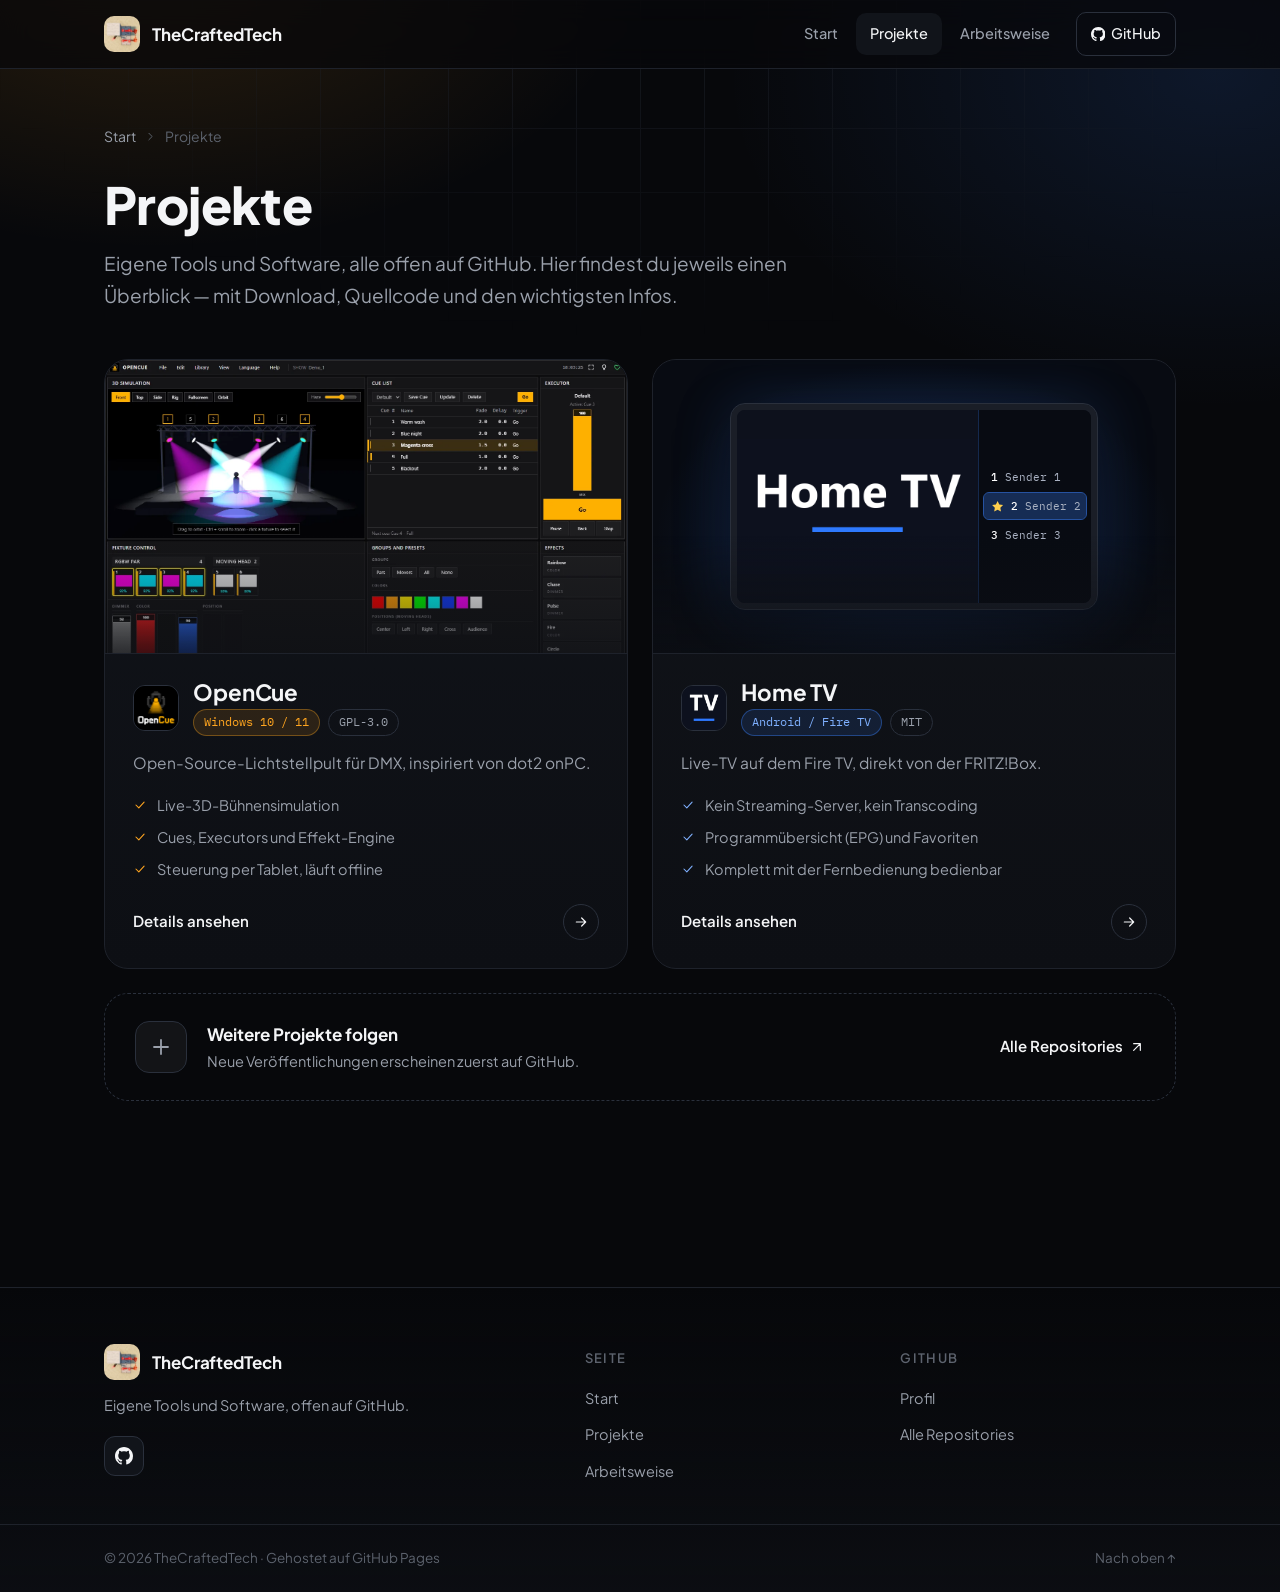
==== projekte/index.html @ 6315137a "New Logo an Strukture" ====
<!doctype html>
<html lang="de">
<head>
<meta charset="utf-8">
<meta name="viewport" content="width=device-width, initial-scale=1">
<title>Projekte — TheCraftedTech</title>
<meta name="description" content="Alle Open-Source-Projekte von TheCraftedTech im Überblick: OpenCue, Home TV und mehr.">
<meta name="theme-color" content="#07080b">
<meta property="og:title" content="Projekte — TheCraftedTech">
<meta property="og:description" content="Alle Open-Source-Projekte von TheCraftedTech im Überblick.">
<meta property="og:type" content="website">
<meta property="og:image" content="https://thecraftedtech.github.io/assets/img/logo-512.png">
<meta name="twitter:card" content="summary">
<link rel="icon" type="image/png" href="../assets/img/logo-192.png">
<link rel="apple-touch-icon" href="../assets/img/logo-192.png">
<link rel="stylesheet" href="../assets/css/site.css">
<script>document.documentElement.classList.add('js')</script>
</head>
<body>

<div class="bg-glow"></div>
<div class="bg-grid"></div>

<header class="nav" id="nav">
  <div class="wrap nav-inner">
    <a class="brand" href="../index.html" aria-label="TheCraftedTech — Startseite">
      <img src="../assets/img/logo-96.webp" alt="" width="36" height="36">
      TheCraftedTech
    </a>
    <button class="burger" id="burger" aria-label="Menü öffnen" aria-expanded="false" aria-controls="navlinks">
      <svg class="icon"><use href="#i-menu"/></svg>
    </button>
    <nav class="nav-links" id="navlinks" aria-label="Hauptnavigation">
      <a href="../index.html">Start</a>
      <a href="index.html" aria-current="page">Projekte</a>
      <a href="../index.html#arbeitsweise">Arbeitsweise</a>
      <a class="btn-nav" href="https://github.com/TheCraftedTech" target="_blank" rel="noopener">
        <svg class="icon fill" viewBox="0 0 16 16"><use href="#i-github"/></svg> GitHub
      </a>
    </nav>
  </div>
</header>

<main id="top">
  <div class="wrap">
    <section class="page-hero">
      <nav class="crumbs" aria-label="Brotkrümel">
        <a href="../index.html">Start</a><svg class="icon"><use href="#i-chev"/></svg><span>Projekte</span>
      </nav>
      <h1>Projekte</h1>
      <p class="lede">Eigene Tools und Software, alle offen auf GitHub. Hier findest du jeweils einen Überblick — mit Download, Quellcode und den wichtigsten Infos.</p>
    </section>

    <section class="block" style="padding-top:0">
      <div class="p-grid">

        <a class="p-card oc reveal" href="opencue.html">
          <div class="p-media"><img src="../assets/img/opencue-demo.webp" alt="OpenCue mit 3D-Bühnensimulation und Cue-Liste" width="1436" height="919" loading="lazy"></div>
          <div class="p-body">
            <div class="p-head">
              <img class="p-logo" src="../assets/img/opencue-icon.png" alt="" width="46" height="46">
              <div>
                <h3>OpenCue</h3>
                <div class="badges"><span class="badge accent-o">Windows 10 / 11</span><span class="badge">GPL-3.0</span></div>
              </div>
            </div>
            <p class="p-tagline">Open-Source-Lichtstellpult für DMX, inspiriert von dot2 onPC.</p>
            <ul class="p-points">
              <li><svg class="icon"><use href="#i-check"/></svg>Live-3D-Bühnensimulation</li>
              <li><svg class="icon"><use href="#i-check"/></svg>Cues, Executors und Effekt-Engine</li>
              <li><svg class="icon"><use href="#i-check"/></svg>Steuerung per Tablet, läuft offline</li>
            </ul>
            <div class="p-more"><span>Details ansehen</span><span class="arrow"><svg class="icon"><use href="#i-right"/></svg></span></div>
          </div>
        </a>

        <a class="p-card tv reveal" href="hometv.html">
          <div class="p-media tvbg">
            <div class="tv-set" aria-hidden="true">
              <div class="tv-screen">
                <img src="../assets/img/hometv-banner.png" alt="" width="1280" height="720" loading="lazy">
                <div class="tv-ui">
                  <div class="tv-row"><b>1</b> Sender 1</div>
                  <div class="tv-row on"><svg class="icon fill"><use href="#i-star"/></svg><b>2</b> Sender 2</div>
                  <div class="tv-row"><b>3</b> Sender 3</div>
                </div>
              </div>
            </div>
          </div>
          <div class="p-body">
            <div class="p-head">
              <img class="p-logo" src="../assets/img/hometv-icon.png" alt="" width="46" height="46">
              <div>
                <h3>Home TV</h3>
                <div class="badges"><span class="badge accent-b">Android / Fire TV</span><span class="badge">MIT</span></div>
              </div>
            </div>
            <p class="p-tagline">Live-TV auf dem Fire TV, direkt von der FRITZ!Box.</p>
            <ul class="p-points">
              <li><svg class="icon"><use href="#i-check"/></svg>Kein Streaming-Server, kein Transcoding</li>
              <li><svg class="icon"><use href="#i-check"/></svg>Programmübersicht (EPG) und Favoriten</li>
              <li><svg class="icon"><use href="#i-check"/></svg>Komplett mit der Fernbedienung bedienbar</li>
            </ul>
            <div class="p-more"><span>Details ansehen</span><span class="arrow"><svg class="icon"><use href="#i-right"/></svg></span></div>
          </div>
        </a>

        <div class="p-soon reveal">
          <div class="s-icon"><svg class="icon"><use href="#i-plus"/></svg></div>
          <div class="s-text"><b>Weitere Projekte folgen</b><span>Neue Veröffentlichungen erscheinen zuerst auf GitHub.</span></div>
          <a class="text-link" href="https://github.com/TheCraftedTech?tab=repositories" target="_blank" rel="noopener">Alle Repositories <svg class="icon"><use href="#i-arrow"/></svg></a>
        </div>

      </div>
    </section>
  </div>
</main>

<footer>
  <div class="wrap foot-grid">
    <div class="foot-brand">
      <a class="brand" href="../index.html"><img src="../assets/img/logo-96.webp" alt="" width="36" height="36"> TheCraftedTech</a>
      <p>Eigene Tools und Software, offen auf GitHub.</p>
      <div class="social">
        <a href="https://github.com/TheCraftedTech" target="_blank" rel="noopener" aria-label="GitHub-Profil"><svg class="icon fill" viewBox="0 0 16 16"><use href="#i-github"/></svg></a>
      </div>
    </div>
    <div>
      <h4>Seite</h4>
      <ul>
        <li><a href="../index.html">Start</a></li>
        <li><a href="index.html">Projekte</a></li>
        <li><a href="../index.html#arbeitsweise">Arbeitsweise</a></li>
      </ul>
    </div>
    <div>
      <h4>GitHub</h4>
      <ul>
        <li><a href="https://github.com/TheCraftedTech" target="_blank" rel="noopener">Profil</a></li>
        <li><a href="https://github.com/TheCraftedTech?tab=repositories" target="_blank" rel="noopener">Alle Repositories</a></li>
      </ul>
    </div>
  </div>
  <div class="foot-bottom">
    <div class="wrap">
      <span>© 2026 TheCraftedTech · Gehostet auf GitHub Pages</span>
      <a href="#top">Nach oben ↑</a>
    </div>
  </div>
</footer>

<script src="../assets/js/main.js"></script>
</body>
</html>
---- assets/css/site.css ----
/* ==========================================================
   TheCraftedTech — shared styles (landing + subpages)
   ========================================================== */

@font-face { font-family: 'Plus Jakarta Sans'; font-weight: 400 800; font-style: normal; font-display: swap; src: url(../fonts/jakarta.woff2) format('woff2'); }
@font-face { font-family: 'IBM Plex Mono'; font-weight: 400; font-style: normal; font-display: swap; src: url(../fonts/plex-mono-400.woff2) format('woff2'); }
@font-face { font-family: 'IBM Plex Mono'; font-weight: 500; font-style: normal; font-display: swap; src: url(../fonts/plex-mono-500.woff2) format('woff2'); }

:root {
  color-scheme: dark;
  --bg: #07080b;
  --bg-2: #0d0f14;
  --card: #11141a;
  --card-hi: #161a22;
  --fg: #f4f5f7;
  --fg-dim: #9aa0ab;
  --fg-faint: #5d636e;
  --line: #1e222b;
  --line-hi: #2a303c;
  --orange: #ffa51f;
  --orange-soft: rgba(255,165,31,.12);
  --blue: #3b82ff;
  --blue-soft: rgba(59,130,255,.13);
  --red: #ff3b2f;
  --red-soft: rgba(255,59,47,.12);
  --radius: 18px;
  --font: 'Plus Jakarta Sans', system-ui, -apple-system, 'Segoe UI', sans-serif;
  --font-mono: 'IBM Plex Mono', ui-monospace, monospace;
}

* { box-sizing: border-box; }
html { scroll-behavior: smooth; scroll-padding-top: 84px; }
body {
  margin: 0;
  background: var(--bg);
  color: var(--fg);
  font-family: var(--font);
  font-size: 16px;
  line-height: 1.65;
  -webkit-font-smoothing: antialiased;
  overflow-x: hidden;
}
img { max-width: 100%; display: block; }
a { color: inherit; }
.wrap { max-width: 1120px; margin: 0 auto; padding: 0 24px; }
.icon { width: 1em; height: 1em; stroke: currentColor; fill: none; stroke-width: 1.8; stroke-linecap: round; stroke-linejoin: round; flex: none; }
.icon.fill { fill: currentColor; stroke: none; }

/* ---------- background glow + grid ---------- */
.bg-glow {
  position: fixed; inset: 0; z-index: -1; pointer-events: none;
  background:
    radial-gradient(700px 420px at 12% -5%, rgba(255,165,31,.14), transparent 70%),
    radial-gradient(700px 480px at 95% 8%, rgba(59,130,255,.13), transparent 70%),
    var(--bg);
}
.bg-grid {
  position: fixed; inset: 0; z-index: -1; pointer-events: none; opacity: .5;
  background-image: linear-gradient(var(--line) 1px, transparent 1px), linear-gradient(90deg, var(--line) 1px, transparent 1px);
  background-size: 64px 64px;
  mask-image: radial-gradient(ellipse 70% 50% at 50% 0%, #000 20%, transparent 75%);
  -webkit-mask-image: radial-gradient(ellipse 70% 50% at 50% 0%, #000 20%, transparent 75%);
}

/* ---------- nav ---------- */
.nav {
  position: sticky; top: 0; z-index: 50;
  backdrop-filter: blur(14px); -webkit-backdrop-filter: blur(14px);
  background: rgba(7,8,11,.72);
  border-bottom: 1px solid var(--line);
}
.nav-inner { display: flex; align-items: center; justify-content: space-between; height: 68px; gap: 16px; }
.brand { display: flex; align-items: center; gap: 12px; text-decoration: none; font-weight: 700; font-size: 17px; letter-spacing: -.005em; }
.brand img { width: 36px; height: 36px; border-radius: 10px; }

.nav-links { display: flex; align-items: center; gap: 4px; }
.nav-links > a {
  font-size: 14.5px; font-weight: 500; text-decoration: none; color: var(--fg-dim);
  padding: 9px 14px; border-radius: 10px;
  display: inline-flex; align-items: center; gap: 6px; transition: color .15s, background .15s;
}
.nav-links > a:hover { color: var(--fg); background: var(--card); }
.nav-links > a[aria-current="page"] { color: var(--fg); background: var(--card); }
.nav-links .btn-nav { color: var(--fg); border: 1px solid var(--line-hi); margin-left: 8px; }
.nav-links .btn-nav:hover { border-color: var(--fg-faint); }

.burger { display: none; width: 42px; height: 42px; border-radius: 11px; border: 1px solid var(--line-hi); background: var(--card); color: var(--fg); cursor: pointer; place-items: center; font-size: 20px; }
@media (max-width: 760px) {
  .burger { display: grid; }
  .nav-links {
    position: absolute; top: 100%; left: 0; right: 0; flex-direction: column; align-items: stretch; gap: 2px;
    padding: 12px 24px 20px; background: rgba(7,8,11,.97); border-bottom: 1px solid var(--line);
    display: none;
  }
  .nav.open .nav-links { display: flex; }
  .nav-links > a { padding: 12px 10px; font-size: 16px; }
  .nav-links .btn-nav { margin: 8px 0 0; justify-content: center; }
}

/* ---------- buttons ---------- */
.btn {
  display: inline-flex; align-items: center; gap: 9px;
  padding: 12px 20px; border-radius: 12px;
  font-weight: 600; font-size: 15px; text-decoration: none;
  border: 1px solid var(--line-hi); background: var(--card); color: var(--fg);
  transition: transform .15s, border-color .15s, background .15s, box-shadow .15s;
}
.btn:hover { transform: translateY(-2px); border-color: var(--fg-faint); background: var(--card-hi); }
.btn .icon { font-size: 17px; }
.btn-primary { background: var(--fg); color: #0a0b0e; border-color: var(--fg); }
.btn-primary:hover { background: #fff; border-color: #fff; box-shadow: 0 8px 30px rgba(255,255,255,.14); }
.btn-orange { background: var(--orange); color: #1a1100; border-color: var(--orange); }
.btn-orange:hover { background: #ffb64a; border-color: #ffb64a; box-shadow: 0 8px 30px rgba(255,165,31,.28); }
.btn-blue { background: var(--blue); color: #fff; border-color: var(--blue); }
.btn-blue:hover { background: #5a96ff; border-color: #5a96ff; box-shadow: 0 8px 30px rgba(59,130,255,.3); }
.actions { display: flex; flex-wrap: wrap; gap: 12px; }

.text-link { display: inline-flex; align-items: center; gap: 6px; font-weight: 600; font-size: 15px; text-decoration: none; color: var(--fg); transition: gap .15s, color .15s; }
.text-link:hover { gap: 10px; color: var(--orange); }
.text-link .icon { font-size: 16px; }

/* ---------- sections ---------- */
section.block { padding-block: 40px 90px; }
.section-head { margin-bottom: 44px; max-width: 640px; }
.section-head.row { max-width: none; display: flex; align-items: flex-end; justify-content: space-between; gap: 24px; flex-wrap: wrap; }
.section-head .kicker { font-size: 13px; font-weight: 600; letter-spacing: .12em; text-transform: uppercase; color: var(--orange); margin: 0 0 12px; }
h2.title { font-weight: 700; font-size: clamp(1.7rem, 3.4vw, 2.4rem); line-height: 1.2; letter-spacing: -.005em; margin: 0 0 12px; text-wrap: balance; }
.section-head p { margin: 0; color: var(--fg-dim); font-size: 17px; }

/* ---------- landing hero ---------- */
.hero { padding-block: 96px 104px; }
.hero-grid { display: grid; grid-template-columns: 1.25fr .75fr; gap: 56px; align-items: center; }
h1 {
  font-weight: 800;
  font-size: clamp(2.4rem, 5.4vw, 4.2rem); line-height: 1.1; letter-spacing: -.012em;
  margin: 0 0 24px; text-wrap: balance;
}
.grad {
  background: linear-gradient(100deg, var(--orange) 5%, #ff6a4d 50%, var(--blue) 105%);
  -webkit-background-clip: text; background-clip: text; color: transparent;
}
.lede { font-size: 19px; color: var(--fg-dim); max-width: 50ch; margin: 0 0 36px; }
.hero-cta { display: flex; flex-wrap: wrap; gap: 12px; }

.profile { position: relative; justify-self: center; width: min(100%, 340px); }
.profile::before {
  content: ""; position: absolute; inset: -30px; z-index: -1; border-radius: 50%;
  background: conic-gradient(from 160deg, rgba(255,165,31,.35), rgba(59,130,255,.35), rgba(255,165,31,.35));
  filter: blur(60px); opacity: .6;
}
.profile-card {
  background: linear-gradient(180deg, var(--card-hi), var(--card));
  border: 1px solid var(--line-hi); border-radius: 28px; padding: 14px; text-align: center;
  box-shadow: 0 30px 80px rgba(0,0,0,.5);
}
.logo-big { width: 100%; height: auto; aspect-ratio: 1; border-radius: 20px; }
.profile-meta { padding: 16px 6px 8px; }
.profile-meta h2 { margin: 0; font-size: 21px; letter-spacing: -.005em; }
.profile-meta p { margin: 2px 0 14px; color: var(--fg-dim); font-size: 13.5px; font-family: var(--font-mono); }
.chips { display: flex; flex-wrap: wrap; justify-content: center; gap: 7px; }
.chip { font-family: var(--font-mono); font-size: 11.5px; padding: 4px 10px; border-radius: 999px; border: 1px solid var(--line-hi); color: var(--fg-dim); background: var(--bg-2); }

@media (max-width: 880px) {
  .hero { padding-block: 56px 64px; }
  .hero-grid { grid-template-columns: 1fr; gap: 48px; }
  .profile { width: min(100%, 300px); }
}

/* ---------- badges ---------- */
.badges { display: flex; flex-wrap: wrap; gap: 8px; }
.badge { font-family: var(--font-mono); font-size: 11.5px; padding: 3px 10px; border-radius: 999px; border: 1px solid var(--line-hi); color: var(--fg-dim); }
.badge.accent-o { color: var(--orange); border-color: rgba(255,165,31,.35); background: var(--orange-soft); }
.badge.accent-b { color: #7fb0ff; border-color: rgba(59,130,255,.4); background: var(--blue-soft); }

/* ---------- project cards (landing + overview) ---------- */
.p-grid { display: grid; grid-template-columns: repeat(2, 1fr); gap: 24px; }
@media (max-width: 860px) { .p-grid { grid-template-columns: 1fr; } }

.p-card {
  position: relative; display: flex; flex-direction: column; overflow: hidden; text-decoration: none;
  background: linear-gradient(180deg, var(--card), var(--bg-2));
  border: 1px solid var(--line); border-radius: 24px;
  transition: border-color .2s, transform .2s, box-shadow .2s;
}
.p-card:hover { border-color: var(--line-hi); transform: translateY(-4px); box-shadow: 0 30px 70px rgba(0,0,0,.45); }
.p-media { position: relative; aspect-ratio: 16 / 9; overflow: hidden; border-bottom: 1px solid var(--line); background: #0b0c10; }
.p-media::after { content: ""; position: absolute; inset: 0; pointer-events: none; background: linear-gradient(180deg, transparent 60%, rgba(13,15,20,.6)); }
.p-media > img { width: 100%; height: 100%; object-fit: cover; object-position: left top; transition: transform .5s ease; }
.p-card:hover .p-media > img { transform: scale(1.03); }
.p-media.tvbg { display: grid; place-items: center; background: radial-gradient(ellipse at 50% 60%, rgba(59,130,255,.22), transparent 70%), #080b12; }
.p-media.tvbg .tv-set { width: 70%; }
.p-body { padding: 26px 28px 28px; display: flex; flex-direction: column; flex: 1; }
.p-head { display: flex; align-items: center; gap: 14px; margin-bottom: 14px; }
.p-logo { width: 46px; height: 46px; border-radius: 12px; border: 1px solid var(--line-hi); background: #000; flex: none; }
.p-head h3 { margin: 0 0 5px; font-size: 1.4rem; line-height: 1.1; letter-spacing: -.005em; }
.p-tagline { margin: 0 0 18px; color: var(--fg-dim); font-size: 15.5px; }
.p-points { list-style: none; padding: 0; margin: 0 0 22px; display: grid; gap: 8px; font-size: 14.5px; color: var(--fg-dim); }
.p-points li { display: flex; gap: 10px; align-items: flex-start; }
.p-points .icon { color: var(--orange); margin-top: 4px; font-size: 14px; }
.p-card.tv .p-points .icon { color: #7fb0ff; }
.p-more { margin-top: auto; display: flex; align-items: center; justify-content: space-between; gap: 12px; color: var(--fg); font-weight: 600; font-size: 15px; }
.p-more .arrow { width: 36px; height: 36px; border-radius: 50%; border: 1px solid var(--line-hi); display: grid; place-items: center; font-size: 16px; transition: background .2s, color .2s, border-color .2s; }
.p-card:hover .p-more .arrow { background: var(--fg); color: #0a0b0e; border-color: var(--fg); }

.p-soon { grid-column: 1 / -1; display: flex; flex-wrap: wrap; align-items: center; gap: 8px 20px; padding: 26px 30px; border: 1px dashed var(--line-hi); border-radius: 24px; color: var(--fg-dim); }
.p-soon .s-text { flex: 1; min-width: 220px; display: grid; gap: 2px; }
.p-soon .s-icon { width: 52px; height: 52px; border-radius: 14px; display: grid; place-items: center; font-size: 24px; background: rgba(255,255,255,.05); border: 1px solid var(--line-hi); color: var(--fg-dim); flex: none; }
.p-soon b { color: var(--fg); font-size: 17px; }
.p-soon .s-text span { font-size: 14.5px; }

/* ---------- approach ---------- */
.values { display: grid; grid-template-columns: repeat(3, 1fr); gap: 18px; }
@media (max-width: 860px) { .values { grid-template-columns: 1fr; } }
.value { padding: 28px; border: 1px solid var(--line); border-radius: var(--radius); background: var(--card); transition: border-color .2s, transform .2s; }
.value:hover { border-color: var(--line-hi); transform: translateY(-3px); }
.value .v-icon { width: 48px; height: 48px; border-radius: 13px; display: grid; place-items: center; font-size: 24px; margin-bottom: 18px; background: linear-gradient(135deg, var(--orange-soft), var(--blue-soft)); color: var(--fg); border: 1px solid var(--line-hi); }
.value h3 { font-size: 19px; margin: 0 0 8px; letter-spacing: -.005em; }
.value p { margin: 0; color: var(--fg-dim); font-size: 15px; }

/* ---------- cta with stage beams ---------- */
.cta {
  position: relative; isolation: isolate; overflow: hidden; text-align: center;
  padding: 96px 28px 72px; border-radius: 28px; border: 1px solid var(--line-hi);
  background: linear-gradient(180deg, #0a0c11, #07080b);
}
.cta .stage { position: absolute; inset: 0; z-index: -1; }
.cta .truss { position: absolute; top: 22px; left: 8%; right: 8%; height: 1px; background: linear-gradient(90deg, transparent, var(--line-hi) 12%, var(--line-hi) 88%, transparent); }
.beam {
  position: absolute; top: 22px; left: var(--x); width: 46%; height: 150%; margin-left: -23%;
  transform-origin: 50% 0; transform: rotate(var(--r));
  background: linear-gradient(180deg, var(--c) 0%, transparent 78%);
  clip-path: polygon(48.5% 0, 51.5% 0, 100% 100%, 0 100%);
  opacity: .42; filter: blur(5px);
  animation: sway var(--d) ease-in-out infinite alternate;
}
.lamp { position: absolute; top: 18px; left: var(--x); width: 9px; height: 9px; margin-left: -4.5px; border-radius: 50%; background: var(--c2); box-shadow: 0 0 14px 3px var(--c2); }
@keyframes sway { from { transform: rotate(calc(var(--r) - 5deg)); } to { transform: rotate(calc(var(--r) + 5deg)); } }
.cta .floor { position: absolute; left: -10%; right: -10%; bottom: -80px; height: 180px; background: radial-gradient(ellipse at 50% 100%, rgba(255,165,31,.28), rgba(59,130,255,.16) 45%, transparent 70%); filter: blur(10px); }
.cta .grid {
  position: absolute; inset: 0; opacity: .5;
  background-image: linear-gradient(var(--line) 1px, transparent 1px), linear-gradient(90deg, var(--line) 1px, transparent 1px);
  background-size: 48px 48px;
  mask-image: linear-gradient(180deg, transparent, #000 70%); -webkit-mask-image: linear-gradient(180deg, transparent, #000 70%);
}
.cta h2 { font-size: clamp(1.7rem, 3.4vw, 2.4rem); font-weight: 700; letter-spacing: -.005em; margin: 0 0 12px; text-shadow: 0 2px 30px rgba(0,0,0,.6); }
.cta p { color: #b3b9c4; margin: 0 auto 30px; max-width: 46ch; font-size: 17px; text-shadow: 0 2px 24px rgba(0,0,0,.7); }
.cta .actions { justify-content: center; }
@media (max-width: 640px) { .cta { padding: 80px 20px 52px; } }

/* ---------- TV mockup (shared) ---------- */
.tv-set { width: 100%; }
.tv-screen {
  position: relative; aspect-ratio: 16/9; border-radius: 14px; overflow: hidden;
  border: 10px solid #1a1e27; outline: 1px solid var(--line-hi);
  box-shadow: 0 30px 80px rgba(0,0,0,.55), 0 0 90px rgba(59,130,255,.18);
  background: #0d111c;
}
.tv-screen img { width: 68%; height: 100%; object-fit: contain; object-position: center; background: #0d111c; }
.tv-screen .tv-ui {
  position: absolute; right: 0; top: 0; bottom: 0; width: 32%;
  background: #080b12; border-left: 1px solid rgba(59,130,255,.25);
  padding: 12px 10px; display: flex; flex-direction: column; gap: 6px; justify-content: center;
}
.tv-row { white-space: nowrap; display: flex; align-items: center; gap: 7px; font-family: var(--font-mono); font-size: clamp(7px, 1.1vw, 11px); color: #aab2c2; padding: 4px 7px; border-radius: 5px; }
.tv-row b { color: #fff; font-weight: 500; }
.tv-row.on { background: rgba(59,130,255,.28); outline: 1px solid rgba(59,130,255,.6); }
.tv-row .icon { font-size: 1.2em; color: #ffcf4d; }
.tv-stand { width: 28%; height: 9px; margin: 0 auto; background: #1a1e27; border-radius: 0 0 8px 8px; }
.tv-base { width: 46%; height: 5px; margin: 0 auto; background: #232834; border-radius: 4px; }
.p-media.tvbg .tv-screen { border-width: 6px; box-shadow: 0 20px 50px rgba(0,0,0,.5), 0 0 60px rgba(59,130,255,.2); }
.p-media.tvbg .tv-ui { padding: 6px 5px; gap: 3px; }
.p-media.tvbg .tv-stand, .p-media.tvbg .tv-base { display: none; }

/* ---------- subpages ---------- */
.crumbs { display: flex; align-items: center; gap: 8px; font-size: 14px; color: var(--fg-faint); margin-bottom: 28px; flex-wrap: wrap; }
.crumbs a { text-decoration: none; color: var(--fg-dim); transition: color .15s; }
.crumbs a:hover { color: var(--fg); }
.crumbs .icon { font-size: 13px; }

.page-hero { padding-block: 56px 48px; }
.page-hero h1 { font-size: clamp(2.1rem, 4.4vw, 3.2rem); margin-bottom: 16px; }
.page-hero .lede { margin-bottom: 0; }

.proj-hero { padding-block: 48px 40px; position: relative; }
.proj-hero .p-head { gap: 18px; margin-bottom: 20px; }
.proj-hero .p-logo { width: 64px; height: 64px; border-radius: 16px; }
.proj-hero h1 { font-size: clamp(2.2rem, 4.6vw, 3.4rem); margin: 0 0 8px; }
.proj-hero .tagline { font-size: clamp(1.1rem, 2vw, 1.35rem); font-weight: 600; margin: 0 0 14px; max-width: 46ch; letter-spacing: -.005em; text-wrap: balance; }
.proj-hero .lede { font-size: 17px; margin-bottom: 30px; max-width: 62ch; }
.proj-hero::before { content: ""; position: absolute; width: 560px; height: 560px; top: -280px; right: -120px; border-radius: 50%; filter: blur(120px); opacity: .6; z-index: -1; pointer-events: none; }
.proj-hero.oc::before { background: var(--orange-soft); }
.proj-hero.tv::before { background: var(--blue-soft); }

.window { margin: 0; border-radius: 14px; border: 1px solid var(--line-hi); background: #0b0c10; overflow: hidden; box-shadow: 0 40px 90px rgba(0,0,0,.55), 0 0 0 1px rgba(255,165,31,.06); }
.window-bar { display: flex; align-items: center; gap: 8px; padding: 11px 16px; border-bottom: 1px solid var(--line); background: #0f1116; }
.window-bar i { width: 11px; height: 11px; border-radius: 50%; background: #2b303a; }
.window-bar span { margin-left: 10px; font-family: var(--font-mono); font-size: 12px; color: var(--fg-faint); }
.window img { width: 100%; height: auto; }
.showcase { max-width: 620px; margin: 0 auto; }
.showcase .tv-row { font-size: clamp(8px, 2.4vw, 11px); }

.sub-block { padding-block: 48px 0; }
.sub-block h2 { font-size: clamp(1.4rem, 2.6vw, 1.8rem); font-weight: 700; letter-spacing: -.005em; margin: 0 0 24px; }

.facts { display: grid; grid-template-columns: repeat(3, 1fr); gap: 14px; margin: 0; }
@media (max-width: 860px) { .facts { grid-template-columns: repeat(2, 1fr); } }
@media (max-width: 520px) { .facts { grid-template-columns: 1fr; } }
.fact { padding: 18px 20px; border: 1px solid var(--line); border-radius: 14px; background: var(--card); }
.fact dt { font-size: 12.5px; letter-spacing: .08em; text-transform: uppercase; color: var(--fg-faint); font-weight: 600; margin: 0 0 6px; }
.fact dd { margin: 0; font-size: 15.5px; font-weight: 500; line-height: 1.45; }

.features { list-style: none; padding: 0; margin: 0; display: grid; grid-template-columns: repeat(3, 1fr); gap: 14px; }
.features li { display: flex; gap: 14px; padding: 18px; border: 1px solid var(--line); border-radius: 14px; background: rgba(17,20,26,.7); transition: border-color .2s, transform .2s; }
.features li:hover { border-color: var(--line-hi); transform: translateY(-2px); }
.f-icon { width: 40px; height: 40px; border-radius: 11px; display: grid; place-items: center; font-size: 20px; flex: none; }
.oc .f-icon { background: var(--orange-soft); color: var(--orange); }
.tv .f-icon { background: var(--blue-soft); color: #7fb0ff; }
.features b { display: block; font-size: 15px; line-height: 1.3; margin-bottom: 2px; }
.features div span { font-size: 13.5px; color: var(--fg-dim); line-height: 1.5; display: block; }
@media (max-width: 960px) { .features { grid-template-columns: repeat(2, 1fr); } }
@media (max-width: 560px) { .features { grid-template-columns: 1fr; } }

.steps { list-style: none; padding: 0; margin: 0; display: grid; gap: 14px; counter-reset: step; }
.steps li { counter-increment: step; display: flex; gap: 18px; padding: 20px 22px; border: 1px solid var(--line); border-radius: 14px; background: var(--card); }
.steps li::before { content: counter(step); flex: none; width: 34px; height: 34px; border-radius: 50%; display: grid; place-items: center; font-weight: 700; font-size: 15px; background: var(--orange-soft); color: var(--orange); border: 1px solid rgba(255,165,31,.3); }
.tv .steps li::before, .steps.blue li::before { background: var(--blue-soft); color: #7fb0ff; border-color: rgba(59,130,255,.4); }
.steps b { display: block; margin-bottom: 2px; }
.steps span { color: var(--fg-dim); font-size: 15px; display: block; }
.steps code, .note code { font-family: var(--font-mono); font-size: 13px; background: var(--bg-2); border: 1px solid var(--line-hi); padding: 2px 7px; border-radius: 6px; color: var(--fg); }
pre.code { margin: 10px 0 0; padding: 14px 16px; background: #090a0e; border: 1px solid var(--line-hi); border-radius: 10px; overflow-x: auto; font-family: var(--font-mono); font-size: 13px; line-height: 1.6; color: #cfd4de; }

.note { display: flex; gap: 14px; padding: 18px 20px; border-radius: 14px; border: 1px solid rgba(59,130,255,.3); background: var(--blue-soft); color: #c9d8f5; font-size: 15px; }
.note .icon { font-size: 22px; color: #7fb0ff; margin-top: 2px; }
.note b { color: var(--fg); }

.pager { display: flex; justify-content: space-between; align-items: center; gap: 16px; flex-wrap: wrap; margin-top: 72px; padding-top: 28px; border-top: 1px solid var(--line); }
.pager a { display: inline-flex; align-items: center; gap: 10px; text-decoration: none; font-weight: 600; color: var(--fg-dim); transition: color .15s; }
.pager a:hover { color: var(--fg); }
.pager small { display: block; font-size: 12.5px; font-weight: 500; color: var(--fg-faint); }
.pager .next { text-align: right; }

/* ---------- footer ---------- */
footer { margin-top: 96px; border-top: 1px solid var(--line); background: linear-gradient(180deg, transparent, rgba(13,15,20,.8)); }
.foot-grid { display: grid; grid-template-columns: 1.6fr 1fr 1fr; gap: 40px; padding-block: 56px 40px; }
.foot-brand .brand { margin-bottom: 14px; }
.foot-brand p { color: var(--fg-dim); font-size: 14.5px; margin: 0 0 18px; max-width: 34ch; }
.social { display: flex; gap: 10px; }
.social a { width: 40px; height: 40px; display: grid; place-items: center; border-radius: 11px; border: 1px solid var(--line-hi); background: var(--card); font-size: 18px; transition: border-color .15s, background .15s, transform .15s; }
.social a:hover { border-color: var(--fg-faint); background: var(--card-hi); transform: translateY(-2px); }
footer h4 { margin: 4px 0 16px; font-size: 13px; letter-spacing: .1em; text-transform: uppercase; color: var(--fg-faint); font-weight: 600; }
footer ul { list-style: none; margin: 0; padding: 0; display: grid; gap: 10px; }
footer ul a { text-decoration: none; color: var(--fg-dim); font-size: 14.5px; transition: color .15s; }
footer ul a:hover { color: var(--fg); }
.foot-bottom { border-top: 1px solid var(--line); color: var(--fg-faint); font-size: 13.5px; }
.foot-bottom .wrap { padding-block: 22px; display: flex; flex-wrap: wrap; gap: 12px 24px; justify-content: space-between; align-items: center; }
.foot-bottom a { text-decoration: none; }
.foot-bottom a:hover { color: var(--fg); }
@media (max-width: 760px) { .foot-grid { grid-template-columns: 1fr 1fr; } .foot-brand { grid-column: 1 / -1; } }

/* ---------- reveal + a11y ---------- */
.js .reveal { opacity: 0; transform: translateY(22px); transition: opacity .7s ease, transform .7s ease; }
.js .reveal.in { opacity: 1; transform: none; }

a:focus-visible, .btn:focus-visible, button:focus-visible { outline: 2px solid var(--orange); outline-offset: 3px; }
@media (prefers-reduced-motion: reduce) {
  html { scroll-behavior: auto; }
  * { transition: none !important; }
  .beam { animation: none; }
  .js .reveal { opacity: 1; transform: none; }
}
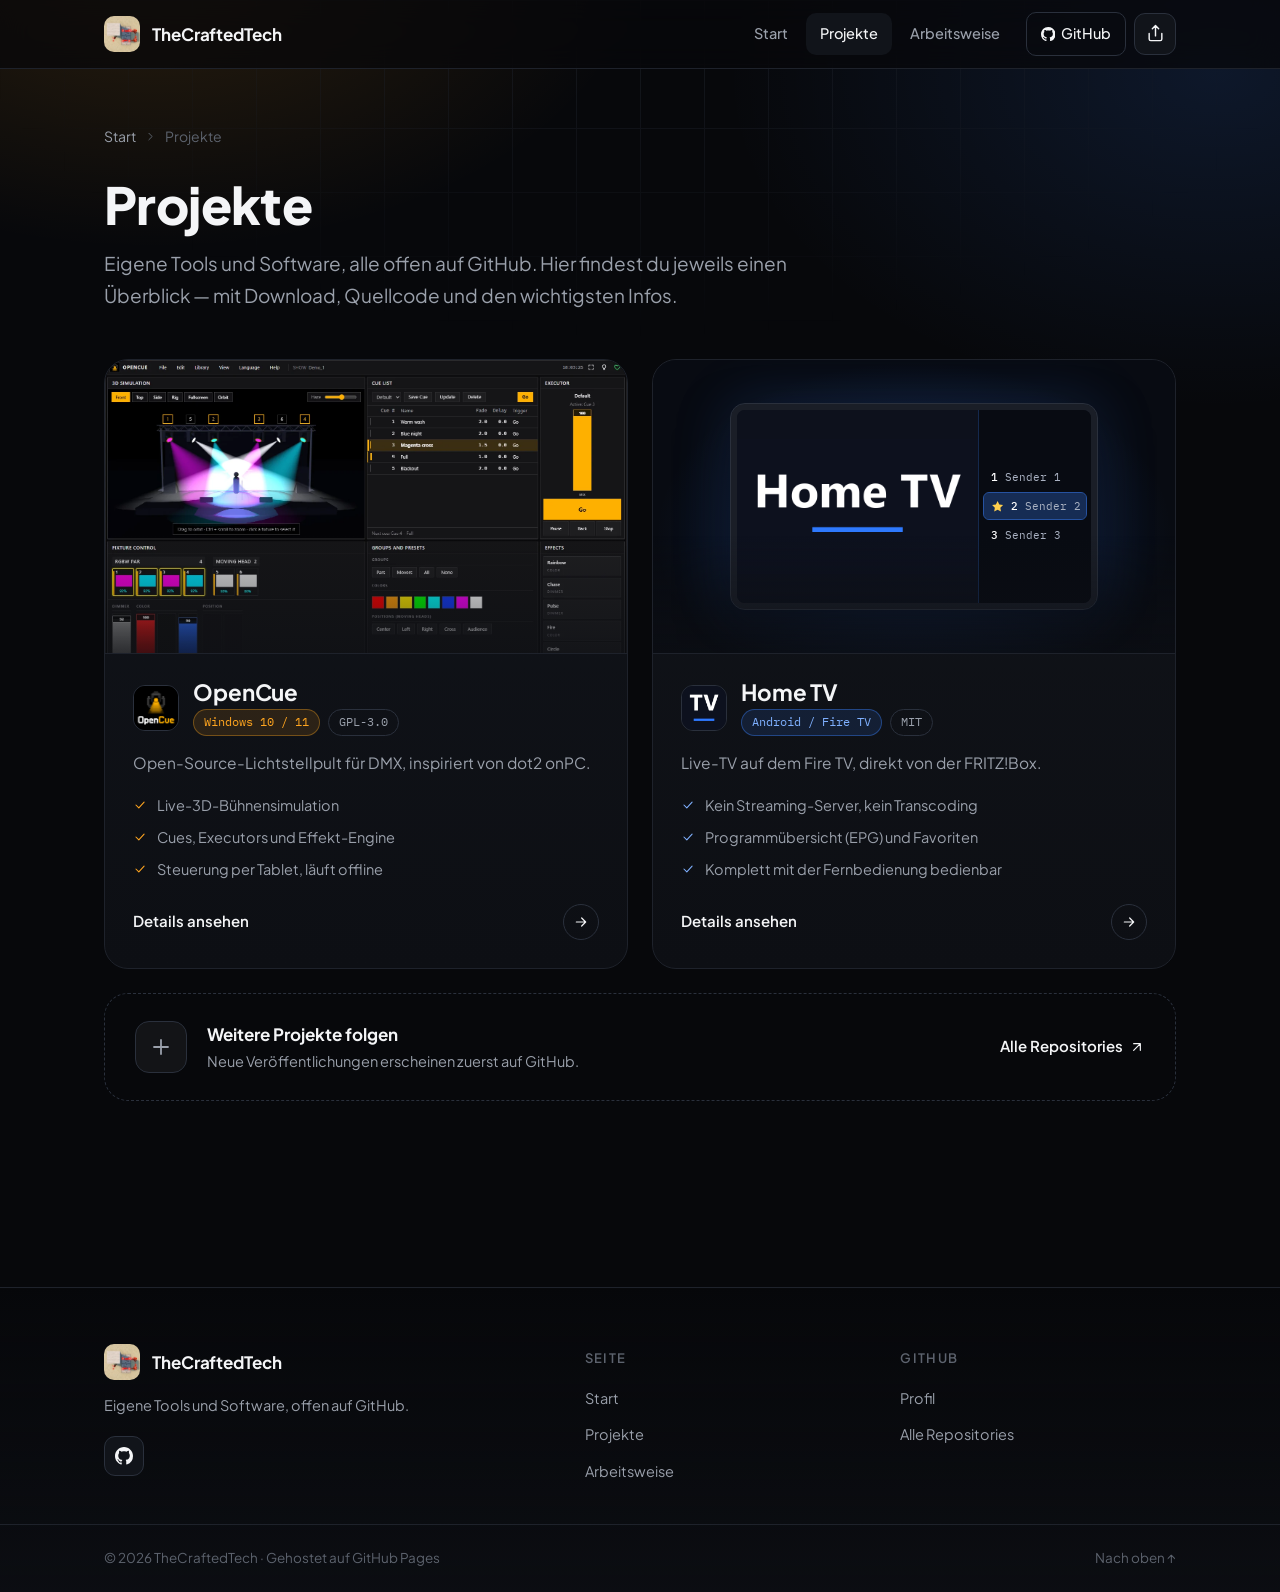
==== commit 385a0388: "Final Logo + Share Menu" ====
--- a/projekte/index.html
+++ b/projekte/index.html
@@ -4,19 +4,35 @@
 <meta charset="utf-8">
 <meta name="viewport" content="width=device-width, initial-scale=1">
 <title>Projekte — TheCraftedTech</title>
-<meta name="description" content="Alle Open-Source-Projekte von TheCraftedTech im Überblick: OpenCue, Home TV und mehr.">
+<meta name="description" content="Alle Open-Source-Projekte von TheCraftedTech im Überblick: OpenCue (DMX-Lichtstellpult für Windows) und Home TV (Live-TV für den Fire TV).">
+<meta name="author" content="TheCraftedTech">
+<meta name="robots" content="index, follow, max-image-preview:large">
 <meta name="theme-color" content="#07080b">
+<link rel="canonical" href="https://thecraftedtech.github.io/projekte/">
+<meta property="og:site_name" content="TheCraftedTech">
+<meta property="og:locale" content="de_DE">
+<meta property="og:type" content="website">
 <meta property="og:title" content="Projekte — TheCraftedTech">
-<meta property="og:description" content="Alle Open-Source-Projekte von TheCraftedTech im Überblick.">
-<meta property="og:type" content="website">
-<meta property="og:image" content="https://thecraftedtech.github.io/assets/img/logo-512.png">
-<meta name="twitter:card" content="summary">
-<link rel="icon" type="image/png" href="../assets/img/logo-192.png">
+<meta property="og:description" content="Alle Open-Source-Projekte von TheCraftedTech im Überblick: OpenCue (DMX-Lichtstellpult für Windows) und Home TV (Live-TV für den Fire TV).">
+<meta property="og:url" content="https://thecraftedtech.github.io/projekte/">
+<meta property="og:image" content="https://thecraftedtech.github.io/assets/img/og/og-projekte.jpg">
+<meta property="og:image:type" content="image/jpeg">
+<meta property="og:image:width" content="1200">
+<meta property="og:image:height" content="630">
+<meta property="og:image:alt" content="Projekte von TheCraftedTech: OpenCue und Home TV">
+<meta name="twitter:card" content="summary_large_image">
+<meta name="twitter:title" content="Projekte — TheCraftedTech">
+<meta name="twitter:description" content="Alle Open-Source-Projekte von TheCraftedTech im Überblick: OpenCue (DMX-Lichtstellpult für Windows) und Home TV (Live-TV für den Fire TV).">
+<meta name="twitter:image" content="https://thecraftedtech.github.io/assets/img/og/og-projekte.jpg">
+<meta name="twitter:image:alt" content="Projekte von TheCraftedTech: OpenCue und Home TV">
+<link rel="icon" type="image/png" sizes="192x192" href="../assets/img/logo-192.png">
 <link rel="apple-touch-icon" href="../assets/img/logo-192.png">
+<link rel="preload" href="../assets/fonts/jakarta.woff2" as="font" type="font/woff2" crossorigin>
 <link rel="stylesheet" href="../assets/css/site.css">
 <script>document.documentElement.classList.add('js')</script>
+<script type="application/ld+json">{"@context":"https://schema.org","@graph":[{"@type":"CollectionPage","@id":"https://thecraftedtech.github.io/projekte/#page","url":"https://thecraftedtech.github.io/projekte/","name":"Projekte — TheCraftedTech","inLanguage":"de","isPartOf":{"@id":"https://thecraftedtech.github.io/#website"},"about":{"@id":"https://thecraftedtech.github.io/#person"},"mainEntity":{"@type":"ItemList","itemListElement":[{"@type":"ListItem","position":1,"name":"OpenCue","url":"https://thecraftedtech.github.io/projekte/opencue.html"},{"@type":"ListItem","position":2,"name":"Home TV","url":"https://thecraftedtech.github.io/projekte/hometv.html"}]}},{"@type":"BreadcrumbList","itemListElement":[{"@type":"ListItem","position":1,"name":"Start","item":"https://thecraftedtech.github.io/"},{"@type":"ListItem","position":2,"name":"Projekte","item":"https://thecraftedtech.github.io/projekte/"}]}]}</script>
 </head>
-<body>
+<body data-share-image="../assets/img/og/og-projekte.jpg">
 
 <div class="bg-glow"></div>
 <div class="bg-grid"></div>
@@ -27,10 +43,8 @@
       <img src="../assets/img/logo-96.webp" alt="" width="36" height="36">
       TheCraftedTech
     </a>
-    <button class="burger" id="burger" aria-label="Menü öffnen" aria-expanded="false" aria-controls="navlinks">
-      <svg class="icon"><use href="#i-menu"/></svg>
-    </button>
-    <nav class="nav-links" id="navlinks" aria-label="Hauptnavigation">
+    <div class="nav-right">
+      <nav class="nav-links" id="navlinks" aria-label="Hauptnavigation">
       <a href="../index.html">Start</a>
       <a href="index.html" aria-current="page">Projekte</a>
       <a href="../index.html#arbeitsweise">Arbeitsweise</a>
@@ -38,6 +52,11 @@
         <svg class="icon fill" viewBox="0 0 16 16"><use href="#i-github"/></svg> GitHub
       </a>
     </nav>
+      <button class="icon-btn" type="button" data-share-open aria-label="Seite teilen" title="Seite teilen"><svg class="icon"><use href="#i-share"/></svg></button>
+      <button class="burger" id="burger" aria-label="Menü öffnen" aria-expanded="false" aria-controls="navlinks">
+      <svg class="icon"><use href="#i-menu"/></svg>
+    </button>
+    </div>
   </div>
 </header>
 
--- a/assets/css/site.css
+++ b/assets/css/site.css
@@ -368,3 +368,116 @@
   .beam { animation: none; }
   .js .reveal { opacity: 1; transform: none; }
 }
+
+/* ==========================================================
+   Interaction layer: nav actions, share menu, toast, lightbox,
+   code copy, progress bar, spotlight, tilt
+   ========================================================== */
+
+/* nav layout with share button */
+.nav-right { display: flex; align-items: center; gap: 8px; }
+.icon-btn {
+  width: 42px; height: 42px; border-radius: 11px; border: 1px solid var(--line-hi);
+  background: var(--card); color: var(--fg); cursor: pointer; display: grid; place-items: center; font-size: 19px;
+  transition: border-color .15s, background .15s, transform .15s;
+}
+.icon-btn:hover { border-color: var(--fg-faint); background: var(--card-hi); transform: translateY(-1px); }
+.icon-btn[aria-expanded="true"] { background: var(--fg); color: #0a0b0e; border-color: var(--fg); }
+.nav { transition: background .2s, border-color .2s, box-shadow .2s; }
+.nav.scrolled { background: rgba(7,8,11,.88); box-shadow: 0 10px 40px rgba(0,0,0,.35); }
+.progress { position: absolute; left: 0; right: 0; bottom: -1px; height: 2px; pointer-events: none; }
+.progress i { display: block; height: 100%; transform-origin: 0 50%; transform: scaleX(0); background: linear-gradient(90deg, var(--orange), #ff6a4d 55%, var(--blue)); }
+
+/* share popover */
+.share-backdrop { position: fixed; inset: 0; z-index: 80; background: rgba(0,0,0,.5); opacity: 0; transition: opacity .18s; }
+.share-backdrop.open { opacity: 1; }
+@media (min-width: 561px) { .share-backdrop { background: transparent; } }
+.share {
+  position: fixed; z-index: 90; width: 380px; max-width: calc(100vw - 24px);
+  background: rgba(17,20,26,.98); border: 1px solid var(--line-hi); border-radius: 20px; padding: 16px;
+  box-shadow: 0 30px 80px rgba(0,0,0,.65);
+  opacity: 0; transform: translateY(-8px) scale(.98); transform-origin: 100% 0; transition: opacity .18s, transform .18s;
+}
+.share.open { opacity: 1; transform: none; }
+.share[hidden], .share-backdrop[hidden], .lightbox[hidden] { display: none; }
+.share-head { display: flex; align-items: center; justify-content: space-between; margin-bottom: 12px; }
+.share-head b { font-size: 16px; }
+.share-close { width: 32px; height: 32px; border-radius: 9px; border: 0; background: transparent; color: var(--fg-dim); cursor: pointer; display: grid; place-items: center; font-size: 18px; }
+.share-close:hover { background: var(--card-hi); color: var(--fg); }
+.share-preview { border: 1px solid var(--line-hi); border-radius: 14px; overflow: hidden; background: var(--bg-2); margin-bottom: 14px; }
+.share-preview img { width: 100%; aspect-ratio: 1200 / 630; object-fit: cover; display: block; border-bottom: 1px solid var(--line); }
+.share-meta { padding: 10px 14px 12px; }
+.share-meta b { display: block; font-size: 14px; line-height: 1.35; }
+.share-meta small { display: block; color: var(--fg-faint); font-size: 12.5px; font-family: var(--font-mono); margin-top: 2px; white-space: nowrap; overflow: hidden; text-overflow: ellipsis; }
+.share-grid { display: grid; grid-template-columns: repeat(3, 1fr); gap: 8px; margin-bottom: 14px; }
+.share-item {
+  display: flex; flex-direction: column; align-items: center; gap: 8px; padding: 12px 6px; border-radius: 14px;
+  border: 1px solid var(--line); background: var(--card); color: var(--fg); text-decoration: none; cursor: pointer;
+  font: inherit; font-size: 12.5px; font-weight: 500; transition: transform .15s, border-color .15s, background .15s;
+}
+.share-item:hover { transform: translateY(-2px); border-color: var(--line-hi); background: var(--card-hi); }
+.share-item .s-ico { width: 40px; height: 40px; border-radius: 12px; display: grid; place-items: center; font-size: 20px; background: rgba(255,255,255,.06); }
+.share-item.wa .s-ico { background: rgba(37,211,102,.16); color: #4ade80; }
+.share-item.tg .s-ico { background: rgba(42,171,238,.16); color: #5cc3f5; }
+.share-item.x .s-ico { background: rgba(255,255,255,.1); color: #fff; font-size: 17px; }
+.share-item.li .s-ico { background: rgba(10,102,194,.22); color: #6aa9ee; }
+.share-item.ml .s-ico { background: var(--orange-soft); color: var(--orange); }
+.share-item.native .s-ico { background: linear-gradient(135deg, var(--orange-soft), var(--blue-soft)); }
+.share-link { display: flex; gap: 8px; }
+.share-link input { flex: 1; min-width: 0; background: var(--bg-2); border: 1px solid var(--line-hi); border-radius: 11px; color: var(--fg-dim); padding: 10px 12px; font: inherit; font-family: var(--font-mono); font-size: 12.5px; }
+.share-link input:focus { outline: 2px solid var(--orange); outline-offset: 1px; color: var(--fg); }
+.btn-copy { display: inline-flex; align-items: center; gap: 7px; padding: 0 14px; border-radius: 11px; border: 1px solid var(--fg); background: var(--fg); color: #0a0b0e; font: inherit; font-weight: 600; font-size: 14px; cursor: pointer; transition: transform .15s; }
+.btn-copy:hover { transform: translateY(-1px); }
+@media (max-width: 560px) {
+  .share { left: 0; right: 0; bottom: 0; top: auto; width: auto; max-width: none; border-radius: 22px 22px 0 0; padding: 18px 16px 22px; transform: translateY(24px); transform-origin: 50% 100%; }
+  .share.open { transform: none; }
+}
+
+/* toast */
+.toast {
+  position: fixed; left: 50%; bottom: 28px; z-index: 120; display: flex; align-items: center; gap: 10px;
+  padding: 12px 18px; border-radius: 12px; background: #f4f5f7; color: #0a0b0e; font-weight: 600; font-size: 14.5px;
+  box-shadow: 0 16px 50px rgba(0,0,0,.5); transform: translate(-50%, 20px); opacity: 0; pointer-events: none; transition: opacity .2s, transform .2s;
+}
+.toast.show { opacity: 1; transform: translate(-50%, 0); }
+.toast .icon { font-size: 18px; color: #16a34a; }
+
+/* lightbox */
+.lightbox { position: fixed; inset: 0; z-index: 110; display: grid; place-items: center; padding: 28px; background: rgba(4,5,8,.92); backdrop-filter: blur(6px); opacity: 0; transition: opacity .2s; cursor: zoom-out; }
+.lightbox.open { opacity: 1; }
+.lightbox img { max-width: min(1500px, 100%); max-height: 100%; border-radius: 12px; box-shadow: 0 40px 120px rgba(0,0,0,.7); }
+.lb-close { position: absolute; top: 18px; right: 18px; width: 44px; height: 44px; border-radius: 12px; border: 1px solid var(--line-hi); background: var(--card); color: var(--fg); cursor: pointer; display: grid; place-items: center; font-size: 20px; }
+.no-scroll { overflow: hidden; }
+[data-zoom] { cursor: zoom-in; }
+.zoom-hint { position: absolute; right: 14px; bottom: 14px; display: inline-flex; align-items: center; gap: 7px; padding: 7px 12px; border-radius: 999px; background: rgba(7,8,11,.78); border: 1px solid var(--line-hi); color: var(--fg); font-size: 13px; font-weight: 600; pointer-events: none; opacity: 0; transform: translateY(6px); transition: opacity .2s, transform .2s; backdrop-filter: blur(6px); }
+.window:hover .zoom-hint, .window:focus-within .zoom-hint { opacity: 1; transform: none; }
+@media (hover: none) { .zoom-hint { opacity: 1; transform: none; } }
+
+/* code copy */
+.code-wrap { position: relative; }
+.code-copy { position: absolute; top: 20px; right: 10px; display: inline-flex; align-items: center; gap: 6px; padding: 6px 10px; border-radius: 8px; border: 1px solid var(--line-hi); background: var(--card); color: var(--fg-dim); font: inherit; font-size: 12.5px; font-weight: 600; cursor: pointer; transition: color .15s, border-color .15s, background .15s; }
+.code-copy:hover { color: var(--fg); border-color: var(--fg-faint); }
+.code-copy.done { color: #4ade80; border-color: rgba(74,222,128,.4); }
+.code-wrap pre.code { padding-right: 110px; }
+
+/* spotlight on cards */
+.spot { position: relative; }
+.spot::before {
+  content: ""; position: absolute; inset: 0; border-radius: inherit; pointer-events: none; z-index: 2; opacity: 0; transition: opacity .25s;
+  background: radial-gradient(360px circle at var(--mx, 50%) var(--my, 50%), rgba(255,255,255,.07), transparent 65%);
+}
+.spot:hover::before { opacity: 1; }
+
+/* profile tilt */
+.profile { perspective: 900px; }
+.profile-card { transition: transform .25s ease; will-change: transform; }
+
+/* Home TV card hover parity with OpenCue card */
+.p-media.tvbg .tv-set { transition: transform .5s ease; }
+.p-card:hover .p-media.tvbg .tv-set { transform: scale(1.07); }
+
+/* Home TV demo rows */
+.showcase .tv-row { cursor: pointer; transition: background .15s; }
+.showcase .tv-row:hover:not(.on) { background: rgba(59,130,255,.12); }
+
+@media (prefers-reduced-motion: reduce) { .p-card:hover .p-media.tvbg .tv-set, .p-card:hover .p-media > img { transform: none; } }
